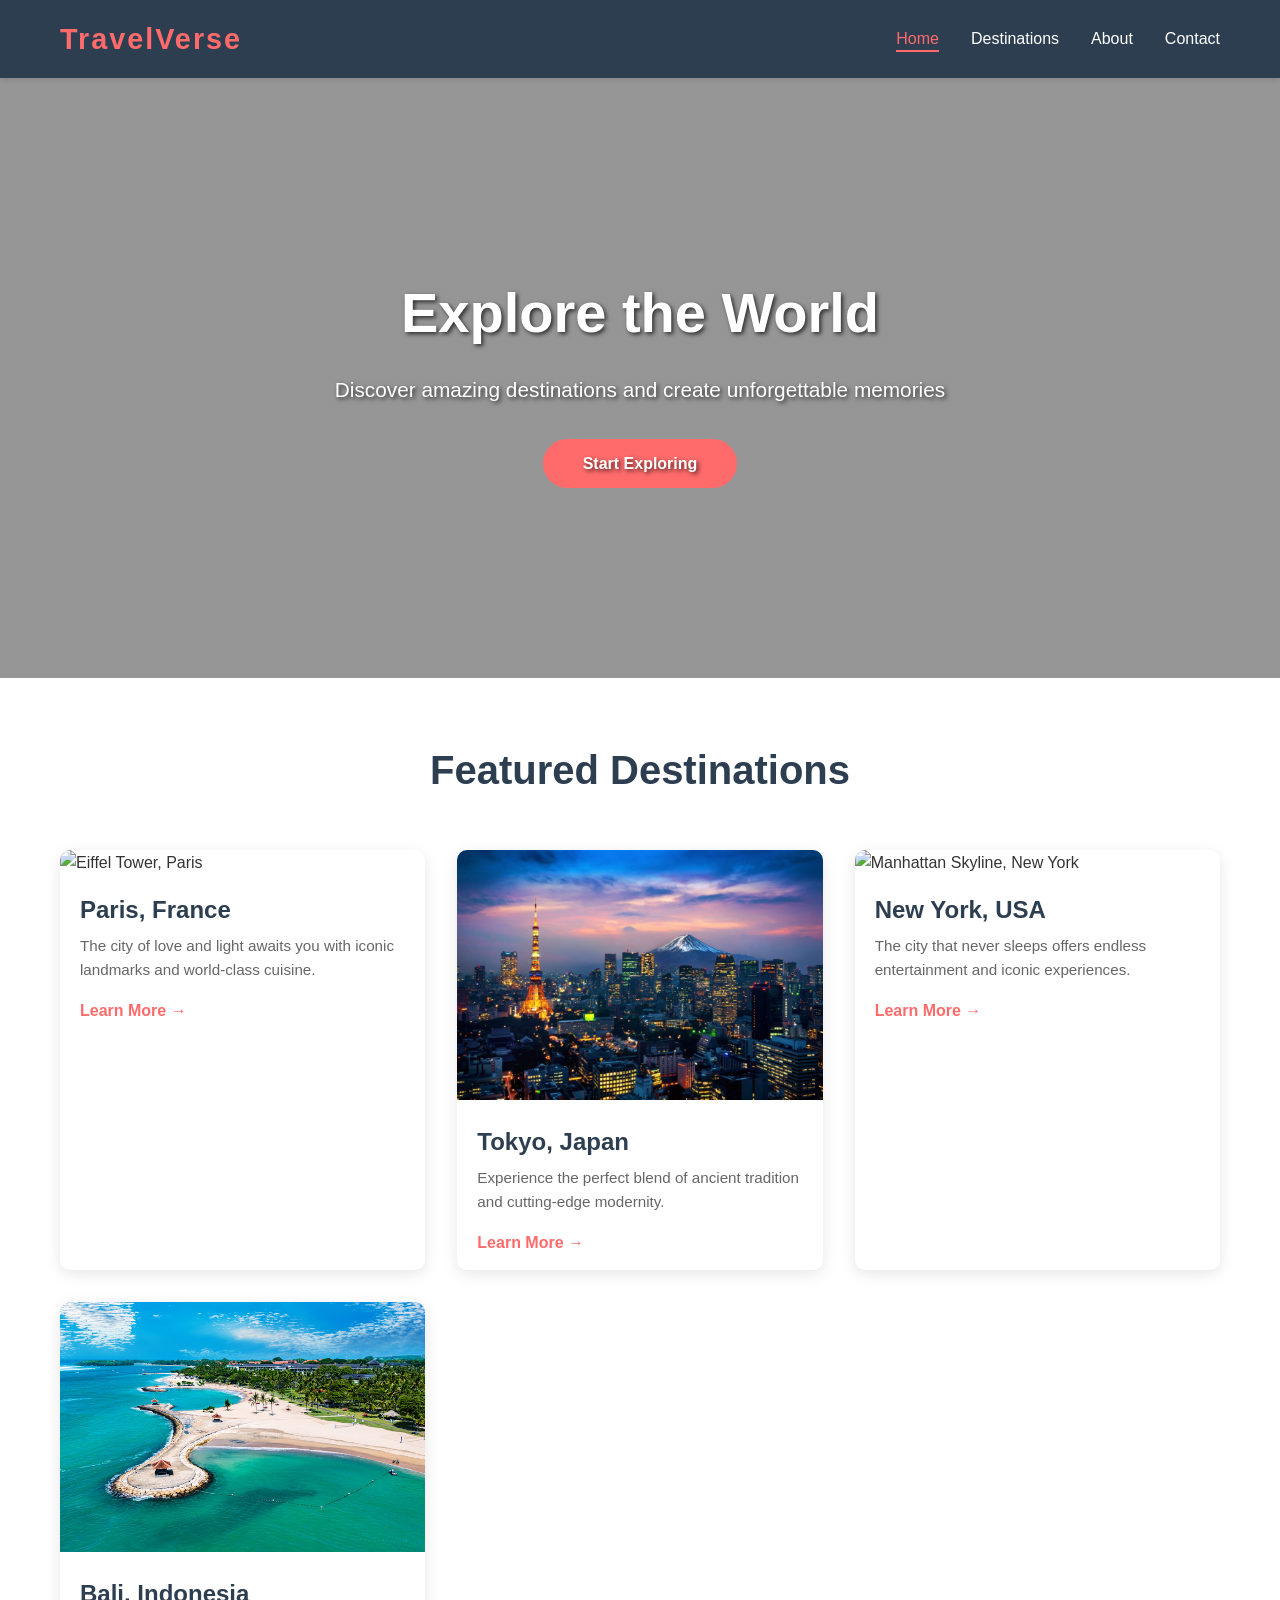
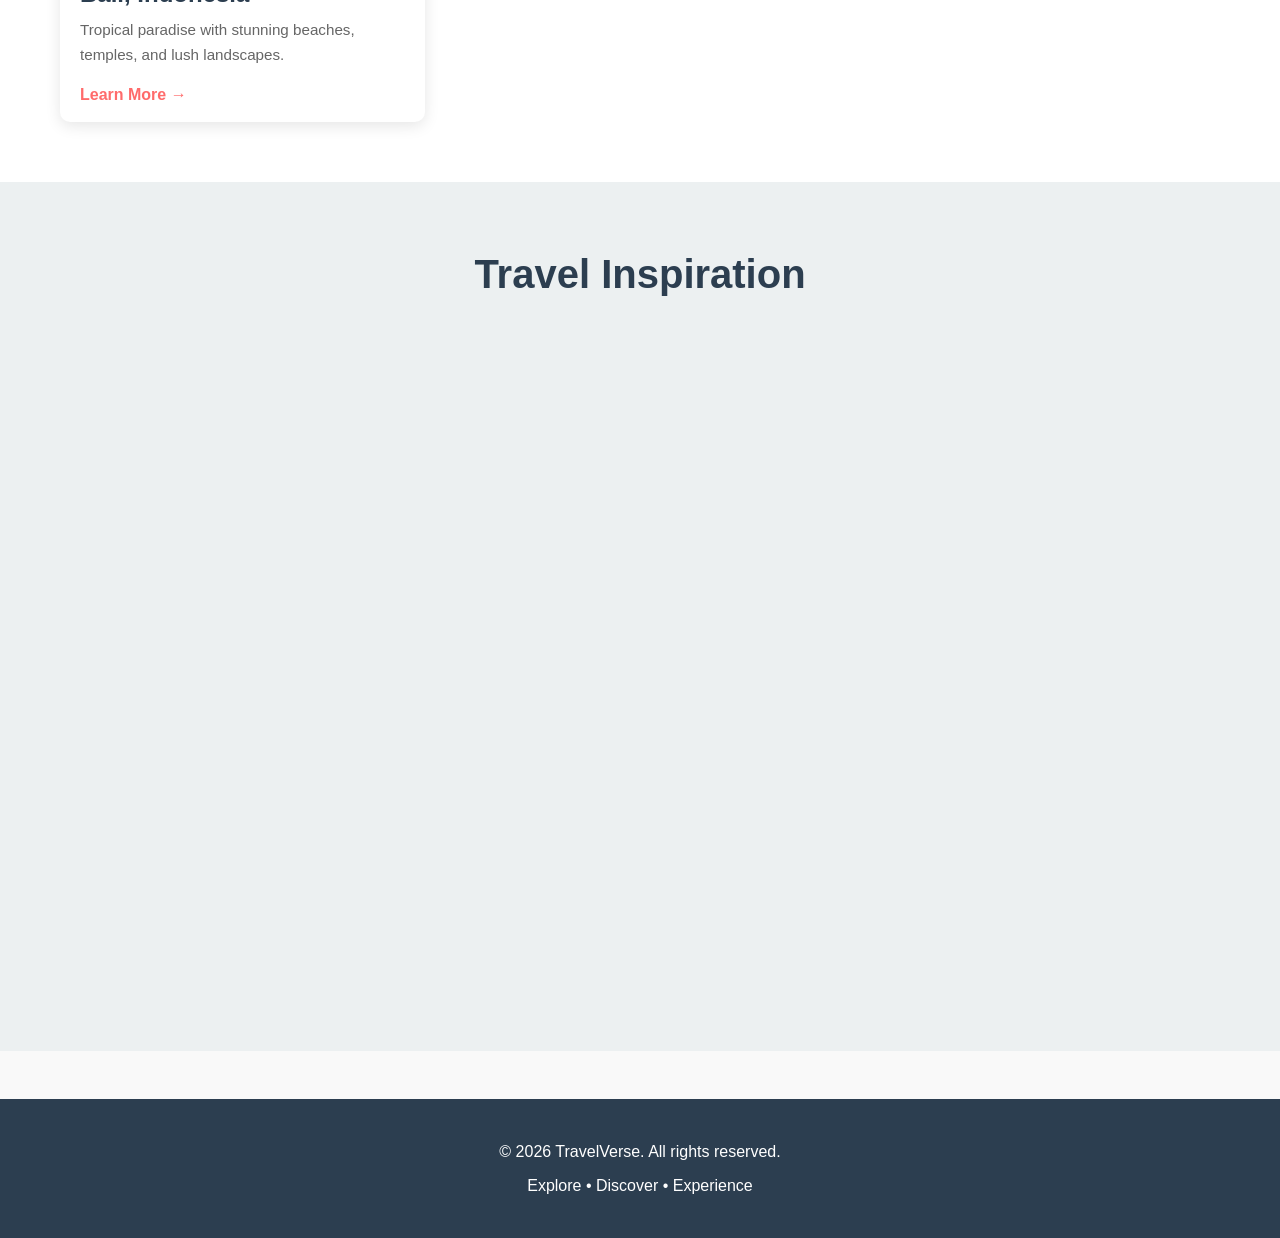
==== index.html @ 7627e470 "Rename Index.html to index.html" ====
<!DOCTYPE html>
<html lang="en">
<head>
    <meta charset="UTF-8">
    <meta name="viewport" content="width=device-width, initial-scale=1.0">
    <meta name="description" content="Discover amazing travel destinations around the world. Plan your next adventure with us.">
    <meta name="keywords" content="travel, destinations, adventure, tourism">
    <meta name="author" content="Travel Website">
    <title>TravelVerse - Explore the World</title>
    <link rel="stylesheet" href="./css/style.css">
</head>
<body>
    <!-- Navigation -->
    <nav class="navbar">
        <div class="container">
            <div class="logo">TravelVerse</div>
            <ul class="nav-menu" id="navMenu">
                <li><a href="./index.html" class="active">Home</a></li>
                <li><a href="./destinations.html">Destinations</a></li>
                <li><a href="./about.html">About</a></li>
                <li><a href="./contact.html">Contact</a></li>
            </ul>
            <div class="hamburger" id="hamburger">
                <span></span>
                <span></span>
                <span></span>
            </div>
        </div>
    </nav>

    <!-- Hero Section with Background Image -->
    <section class="hero">
        <div class="hero-content">
            <h1>Explore the World</h1>
            <p>Discover amazing destinations and create unforgettable memories</p>
            <a href="./destinations.html" class="cta-button">Start Exploring</a>
        </div>
    </section>

    <!-- Featured Destinations -->
    <section class="featured">
        <div class="container">
            <h2>Featured Destinations</h2>
            <div class="destination-grid">
                <div class="destination-card">
                    <img src="https://images.unsplash.com/photo-1502602898657-3e91760cbb34?w=400&h=300&fit=crop" alt="Eiffel Tower, Paris">
                    <h3>Paris, France</h3>
                    <p>The city of love and light awaits you with iconic landmarks and world-class cuisine.</p>
                    <a href="./destinations.html#paris" class="card-link">Learn More →</a>
                </div>
                <div class="destination-card">
                    <img src="tokyo.jpg" alt="Tokyo Tower, Japan">
                    <h3>Tokyo, Japan</h3>
                    <p>Experience the perfect blend of ancient tradition and cutting-edge modernity.</p>
                    <a href="./destinations.html#tokyo" class="card-link">Learn More →</a>
                </div>
                <div class="destination-card">
                    <img src="https://images.unsplash.com/photo-1496442226666-8d4d0e62e6e9?w=400&h=300&fit=crop" alt="Manhattan Skyline, New York">
                    <h3>New York, USA</h3>
                    <p>The city that never sleeps offers endless entertainment and iconic experiences.</p>
                    <a href="./destinations.html#newyork" class="card-link">Learn More →</a>
                </div>
                <div class="destination-card">
                    <img src="bali.jpg" alt="Bali Beach, Indonesia">
                    <h3>Bali, Indonesia</h3>
                    <p>Tropical paradise with stunning beaches, temples, and lush landscapes.</p>
                    <a href="./destinations.html#bali" class="card-link">Learn More →</a>
                </div>
            </div>
        </div>
    </section>

    <!-- Video Section -->
    <section class="video-section">
        <div class="container">
            <h2>Travel Inspiration</h2>
            <div class="video-container">
                <iframe width="100%" height="400" src="https://www.youtube.com/embed/7KvN2XffLmY" title="World Travel Video" frameborder="0" allow="accelerometer; autoplay; clipboard-write; encrypted-media; gyroscope; picture-in-picture" allowfullscreen></iframe>
            </div>
        </div>
    </section>

    <!-- Footer -->
    <footer>
        <div class="container">
            <p>&copy; 2026 TravelVerse. All rights reserved.</p>
            <p>Explore • Discover • Experience</p>
        </div>
    </footer>

    <script src="./js/main.js"></script>
</body>
</html>
---- css/style.css ----
/* Global Styles */
* {
    margin: 0;
    padding: 0;
    box-sizing: border-box;
}

:root {
    --primary-color: #FF6B6B;
    --secondary-color: #4ECDC4;
    --dark-color: #2c3e50;
    --light-color: #ecf0f1;
    --text-color: #333;
    --border-color: #ddd;
}

html {
    scroll-behavior: smooth;
}

body {
    font-family: 'Segoe UI', Tahoma, Geneva, Verdana, sans-serif;
    line-height: 1.6;
    color: var(--text-color);
    background-color: #f9f9f9;
}

.container {
    max-width: 1200px;
    margin: 0 auto;
    padding: 0 20px;
}

/* Navigation Bar */
.navbar {
    background-color: var(--dark-color);
    padding: 1rem 0;
    position: sticky;
    top: 0;
    z-index: 100;
    box-shadow: 0 2px 5px rgba(0, 0, 0, 0.1);
}

.navbar .container {
    display: flex;
    justify-content: space-between;
    align-items: center;
}

.logo {
    color: var(--primary-color);
    font-size: 1.8rem;
    font-weight: bold;
    letter-spacing: 2px;
}

.nav-menu {
    display: flex;
    list-style: none;
    gap: 2rem;
}

.nav-menu a {
    color: white;
    text-decoration: none;
    font-weight: 500;
    position: relative;
    padding-bottom: 5px;
    transition: color 0.3s ease;
}

.nav-menu a:hover,
.nav-menu a.active {
    color: var(--primary-color);
}

.nav-menu a::after {
    content: '';
    position: absolute;
    bottom: 0;
    left: 0;
    width: 0;
    height: 2px;
    background-color: var(--primary-color);
}

.nav-menu a:hover::after,
.nav-menu a.active::after {
    width: 100%;
}

/* Hamburger Menu for Mobile */
.hamburger {
    display: none;
    flex-direction: column;
    cursor: pointer;
}

.hamburger span {
    width: 25px;
    height: 3px;
    background-color: white;
    margin: 5px 0;
    transition: 0.3s;
}

/* Hero Section */
.hero {
    position: relative;
    height: 600px;
    overflow: hidden;
    display: flex;
    align-items: center;
    justify-content: center;
    background: linear-gradient(rgba(0, 0, 0, 0.4), rgba(0, 0, 0, 0.4)), url('https://images.unsplash.com/photo-1488646953014-85cb44e25828?w=1200&h=600&fit=crop') center/cover;
}

.hero-content {
    position: relative;
    z-index: 5;
    text-align: center;
    color: white;
    text-shadow: 2px 2px 4px rgba(0, 0, 0, 0.7);
}

.hero-content h1 {
    font-size: 3.5rem;
    margin-bottom: 1rem;
}

.hero-content p {
    font-size: 1.3rem;
    margin-bottom: 2rem;
}

.cta-button {
    display: inline-block;
    padding: 12px 40px;
    background-color: var(--primary-color);
    color: white;
    text-decoration: none;
    border-radius: 50px;
    font-weight: bold;
    transition: all 0.3s ease;
}

.cta-button:hover {
    background-color: #ff5252;
    transform: translateY(-2px);
    box-shadow: 0 5px 15px rgba(255, 107, 107, 0.3);
}

/* Featured Section */
.featured {
    padding: 60px 0;
    background-color: white;
}

.featured h2 {
    text-align: center;
    font-size: 2.5rem;
    margin-bottom: 3rem;
    color: var(--dark-color);
}

.destination-grid {
    display: grid;
    grid-template-columns: repeat(auto-fit, minmax(280px, 1fr));
    gap: 2rem;
}

.destination-card {
    background: white;
    border-radius: 10px;
    overflow: hidden;
    box-shadow: 0 4px 15px rgba(0, 0, 0, 0.1);
    cursor: pointer;
    transition: all 0.3s ease;
}

.destination-card:hover {
    box-shadow: 0 8px 25px rgba(0, 0, 0, 0.2);
    transform: translateY(-5px);
}

.destination-card img {
    width: 100%;
    height: 250px;
    object-fit: cover;
}

.destination-card h3 {
    padding: 15px 20px 5px;
    color: var(--dark-color);
    font-size: 1.5rem;
}

.destination-card p {
    padding: 0 20px;
    color: #666;
    font-size: 0.95rem;
}

.card-link {
    display: inline-block;
    padding: 15px 20px;
    color: var(--primary-color);
    text-decoration: none;
    font-weight: bold;
    transition: color 0.3s ease;
}

.card-link:hover {
    color: #ff5252;
}

/* Video Section */
.video-section {
    padding: 60px 0;
    background-color: var(--light-color);
}

.video-section h2 {
    text-align: center;
    font-size: 2.5rem;
    margin-bottom: 2rem;
    color: var(--dark-color);
}

.video-container {
    position: relative;
    padding-bottom: 56.25%;
    height: 0;
    overflow: hidden;
    border-radius: 10px;
}

.video-container iframe {
    position: absolute;
    top: 0;
    left: 0;
    width: 100%;
    height: 100%;
}

/* Page Header */
.page-header {
    background: linear-gradient(135deg, var(--primary-color), var(--secondary-color));
    color: white;
    padding: 60px 0;
    text-align: center;
}

.page-header h1 {
    font-size: 2.5rem;
    margin-bottom: 1rem;
}

.page-header p {
    font-size: 1.1rem;
}

/* Destinations Section */
.destinations-section {
    padding: 60px 0;
}

.destination-list {
    display: flex;
    flex-direction: column;
    gap: 3rem;
}

.destination-item {
    display: grid;
    grid-template-columns: 1fr 1fr;
    gap: 2rem;
    align-items: center;
    background: white;
    padding: 2rem;
    border-radius: 10px;
    box-shadow: 0 4px 15px rgba(0, 0, 0, 0.1);
}

.destination-item img {
    width: 100%;
    height: 350px;
    object-fit: cover;
    border-radius: 10px;
}

.destination-content h3 {
    color: var(--primary-color);
    font-size: 2rem;
    margin-bottom: 1rem;
}

.destination-content p {
    color: #666;
    margin-bottom: 1.5rem;
    line-height: 1.8;
}

.destination-content ul {
    list-style: none;
}

.destination-content li {
    padding: 8px 0;
    color: #555;
    border-bottom: 1px solid #eee;
    font-size: 0.95rem;
}

/* Weather Section */
.weather-section {
    background: linear-gradient(135deg, var(--secondary-color), #00d4d4);
    padding: 40px 0;
    color: white;
}

.weather-section h2 {
    text-align: center;
    margin-bottom: 2rem;
    font-size: 2rem;
}

.weather-search {
    display: flex;
    gap: 1rem;
    justify-content: center;
    margin-bottom: 2rem;
    flex-wrap: wrap;
    align-items: center;
}

.weather-search input,
.weather-search button {
    padding: 12px 20px;
    border: none;
    border-radius: 5px;
    font-size: 1rem;
}

.weather-search input {
    min-width: 250px;
    background: white;
    color: var(--text-color);
}

.weather-search button {
    background: var(--primary-color);
    color: white;
    cursor: pointer;
    font-weight: bold;
    padding: 12px 30px;
    transition: background 0.3s ease;
}

.weather-search button:hover {
    background: #ff5252;
}

.weather-result {
    text-align: center;
    background: rgba(255, 255, 255, 0.1);
    padding: 20px;
    border-radius: 8px;
    min-height: 80px;
}

/* About Section */
.about-section {
    padding: 60px 0;
    background: white;
}

.about-content {
    max-width: 900px;
    margin: 0 auto;
}

.about-content h2 {
    color: var(--primary-color);
    font-size: 2rem;
    margin: 2rem 0 1rem;
    margin-top: 2rem;
}

.about-content p {
    color: #555;
    line-height: 1.8;
    margin-bottom: 1rem;
}

.feature-list {
    list-style: none;
    margin: 2rem 0;
}

.feature-list li {
    padding: 12px 0;
    padding-left: 30px;
    position: relative;
    color: #555;
}

.feature-list li::before {
    content: '✓';
    position: absolute;
    left: 0;
    color: var(--secondary-color);
    font-weight: bold;
    font-size: 1.2rem;
}

.values-grid {
    display: grid;
    grid-template-columns: repeat(auto-fit, minmax(200px, 1fr));
    gap: 2rem;
    margin: 2rem 0;
}

.value-card {
    background: linear-gradient(135deg, var(--light-color), white);
    padding: 2rem;
    border-radius: 10px;
    text-align: center;
    border-left: 4px solid var(--primary-color);
}

.value-card h3 {
    color: var(--primary-color);
    margin-bottom: 1rem;
}

.value-card p {
    color: #666;
    font-size: 0.95rem;
}

/* Contact Section */
.contact-section {
    padding: 60px 0;
    background: white;
}

.contact-grid {
    display: grid;
    grid-template-columns: 1fr 1fr;
    gap: 3rem;
    align-items: start;
}

.contact-info h2 {
    color: var(--primary-color);
    font-size: 2rem;
    margin-bottom: 1.5rem;
}

.contact-info p {
    color: #666;
    line-height: 1.8;
    margin-bottom: 2rem;
}

.contact-details {
    margin-top: 2rem;
}

.contact-item {
    margin-bottom: 2rem;
}

.contact-item h3 {
    color: var(--dark-color);
    margin-bottom: 0.5rem;
}

.contact-item p {
    color: #666;
}

/* Contact Form */
.contact-form {
    background: white;
    padding: 2rem;
    border-radius: 10px;
    box-shadow: 0 4px 15px rgba(0, 0, 0, 0.1);
}

.form-group {
    margin-bottom: 1.5rem;
}

.form-group label {
    display: block;
    margin-bottom: 0.5rem;
    color: var(--dark-color);
    font-weight: bold;
}

.form-group input,
.form-group textarea,
.form-group select {
    width: 100%;
    padding: 12px;
    border: 1px solid var(--border-color);
    border-radius: 5px;
    font-family: inherit;
    font-size: 1rem;
}

.form-group input:focus,
.form-group textarea:focus,
.form-group select:focus {
    outline: none;
    border-color: var(--primary-color);
    box-shadow: 0 0 5px rgba(255, 107, 107, 0.3);
}

.form-group textarea {
    resize: vertical;
}

.submit-btn {
    width: 100%;
    padding: 12px;
    background-color: var(--primary-color);
    color: white;
    border: none;
    border-radius: 5px;
    font-size: 1rem;
    font-weight: bold;
    cursor: pointer;
    transition: background 0.3s ease;
}

.submit-btn:hover {
    background-color: #ff5252;
}

.error-message {
    color: #d32f2f;
    font-size: 0.85rem;
    display: block;
    margin-top: 5px;
}

.success-message {
    color: #388e3c;
    background-color: #c8e6c9;
    padding: 10px;
    border-radius: 5px;
    margin-top: 1rem;
    display: none;
}

.success-message.show {
    display: block;
}

/* Footer */
footer {
    background-color: var(--dark-color);
    color: white;
    text-align: center;
    padding: 2rem 0;
    margin-top: 3rem;
}

footer p {
    margin: 0.5rem 0;
}

/* Tablet Design (1024px and below) */
@media (max-width: 1024px) {
    .logo {
        font-size: 1.5rem;
    }

    .nav-menu {
        gap: 1.5rem;
    }

    .nav-menu a {
        font-size: 0.95rem;
    }

    .hero {
        height: 500px;
    }

    .hero-content h1 {
        font-size: 2.8rem;
    }

    .featured h2,
    .video-section h2,
    .page-header h1 {
        font-size: 2rem;
    }

    .destination-item {
        gap: 1.5rem;
        padding: 1.5rem;
    }

    .destination-content h3 {
        font-size: 1.5rem;
    }

    .destination-item img {
        height: 300px;
    }
}

/* Mobile Design (768px and below) */
@media (max-width: 768px) {
    .container {
        padding: 0 15px;
    }

    .logo {
        font-size: 1.3rem;
        letter-spacing: 1px;
    }

    .nav-menu {
        position: absolute;
        left: -100%;
        top: 60px;
        flex-direction: column;
        background-color: var(--dark-color);
        width: 100%;
        text-align: center;
        transition: 0.3s;
        box-shadow: 0 10px 27px rgba(0, 0, 0, 0.05);
        gap: 0;
    }

    .nav-menu.active {
        left: 0;
    }

    .nav-menu a {
        display: block;
        padding: 1.5rem 0;
        border-bottom: 1px solid rgba(255, 255, 255, 0.1);
    }

    .hamburger {
        display: flex;
    }

    .hero {
        height: 400px;
    }

    .hero-content h1 {
        font-size: 2rem;
    }

    .hero-content p {
        font-size: 1rem;
    }

    .cta-button {
        padding: 10px 30px;
        font-size: 0.9rem;
    }

    .featured {
        padding: 40px 0;
    }

    .featured h2 {
        font-size: 1.8rem;
        margin-bottom: 2rem;
    }

    .destination-grid {
        grid-template-columns: 1fr;
        gap: 1.5rem;
    }

    .destination-card img {
        height: 200px;
    }

    .page-header {
        padding: 40px 0;
    }

    .page-header h1 {
        font-size: 1.8rem;
    }

    .page-header p {
        font-size: 1rem;
    }

    .destination-item {
        grid-template-columns: 1fr;
        gap: 1.5rem;
        padding: 1.5rem;
    }

    .destination-item img {
        height: 250px;
    }

    .destination-content h3 {
        font-size: 1.3rem;
    }

    .destination-content p {
        font-size: 0.95rem;
    }

    .destination-content li {
        font-size: 0.9rem;
    }

    .weather-section {
        padding: 30px 0;
    }

    .weather-section h2 {
        font-size: 1.5rem;
        margin-bottom: 1.5rem;
    }

    .weather-search {
        flex-direction: column;
        gap: 0.8rem;
    }

    .weather-search input {
        min-width: unset;
        width: 100%;
    }

    .weather-search button {
        width: 100%;
    }

    .video-section {
        padding: 40px 0;
    }

    .video-section h2 {
        font-size: 1.8rem;
    }

    .contact-grid {
        grid-template-columns: 1fr;
    }

    footer {
        padding: 1.5rem 0;
    }

    footer p {
        font-size: 0.9rem;
    }
}

/* Small Mobile Design (480px and below) */
@media (max-width: 480px) {
    .container {
        padding: 0 12px;
    }

    .logo {
        font-size: 1.1rem;
    }

    .hero {
        height: 300px;
    }

    .hero-content h1 {
        font-size: 1.5rem;
        margin-bottom: 0.5rem;
    }

    .hero-content p {
        font-size: 0.9rem;
        margin-bottom: 1rem;
    }

    .cta-button {
        padding: 10px 25px;
        font-size: 0.85rem;
    }

    .featured {
        padding: 30px 0;
    }

    .featured h2 {
        font-size: 1.5rem;
        margin-bottom: 1.5rem;
    }

    .destination-card h3 {
        font-size: 1.2rem;
        padding: 12px 15px 3px;
    }

    .destination-card p {
        padding: 0 15px;
        font-size: 0.85rem;
    }

    .card-link {
        padding: 12px 15px;
        font-size: 0.9rem;
    }

    .page-header {
        padding: 30px 0;
    }

    .page-header h1 {
        font-size: 1.5rem;
        margin-bottom: 0.5rem;
    }

    .page-header p {
        font-size: 0.9rem;
    }

    .destinations-section {
        padding: 30px 0;
    }

    .destination-item {
        gap: 1rem;
        padding: 1rem;
        margin-bottom: 1rem;
    }

    .destination-item img {
        height: 200px;
    }

    .destination-content h3 {
        font-size: 1.2rem;
        margin-bottom: 0.8rem;
    }

    .destination-content p {
        font-size: 0.9rem;
        margin-bottom: 1rem;
    }

    .destination-content li {
        padding: 5px 0;
        font-size: 0.85rem;
    }

    .weather-section h2 {
        font-size: 1.3rem;
    }

    .weather-search input,
    .weather-search button {
        padding: 10px 15px;
        font-size: 0.9rem;
    }

    .video-section h2 {
        font-size: 1.5rem;
    }

    .destination-grid {
        gap: 1rem;
    }

    .about-content h2 {
        font-size: 1.5rem;
    }

    .contact-info h2 {
        font-size: 1.5rem;
    }

    .contact-form {
        padding: 1rem;
    }

    footer {
        padding: 1rem 0;
    }

    footer p {
        font-size: 0.8rem;
    }
}
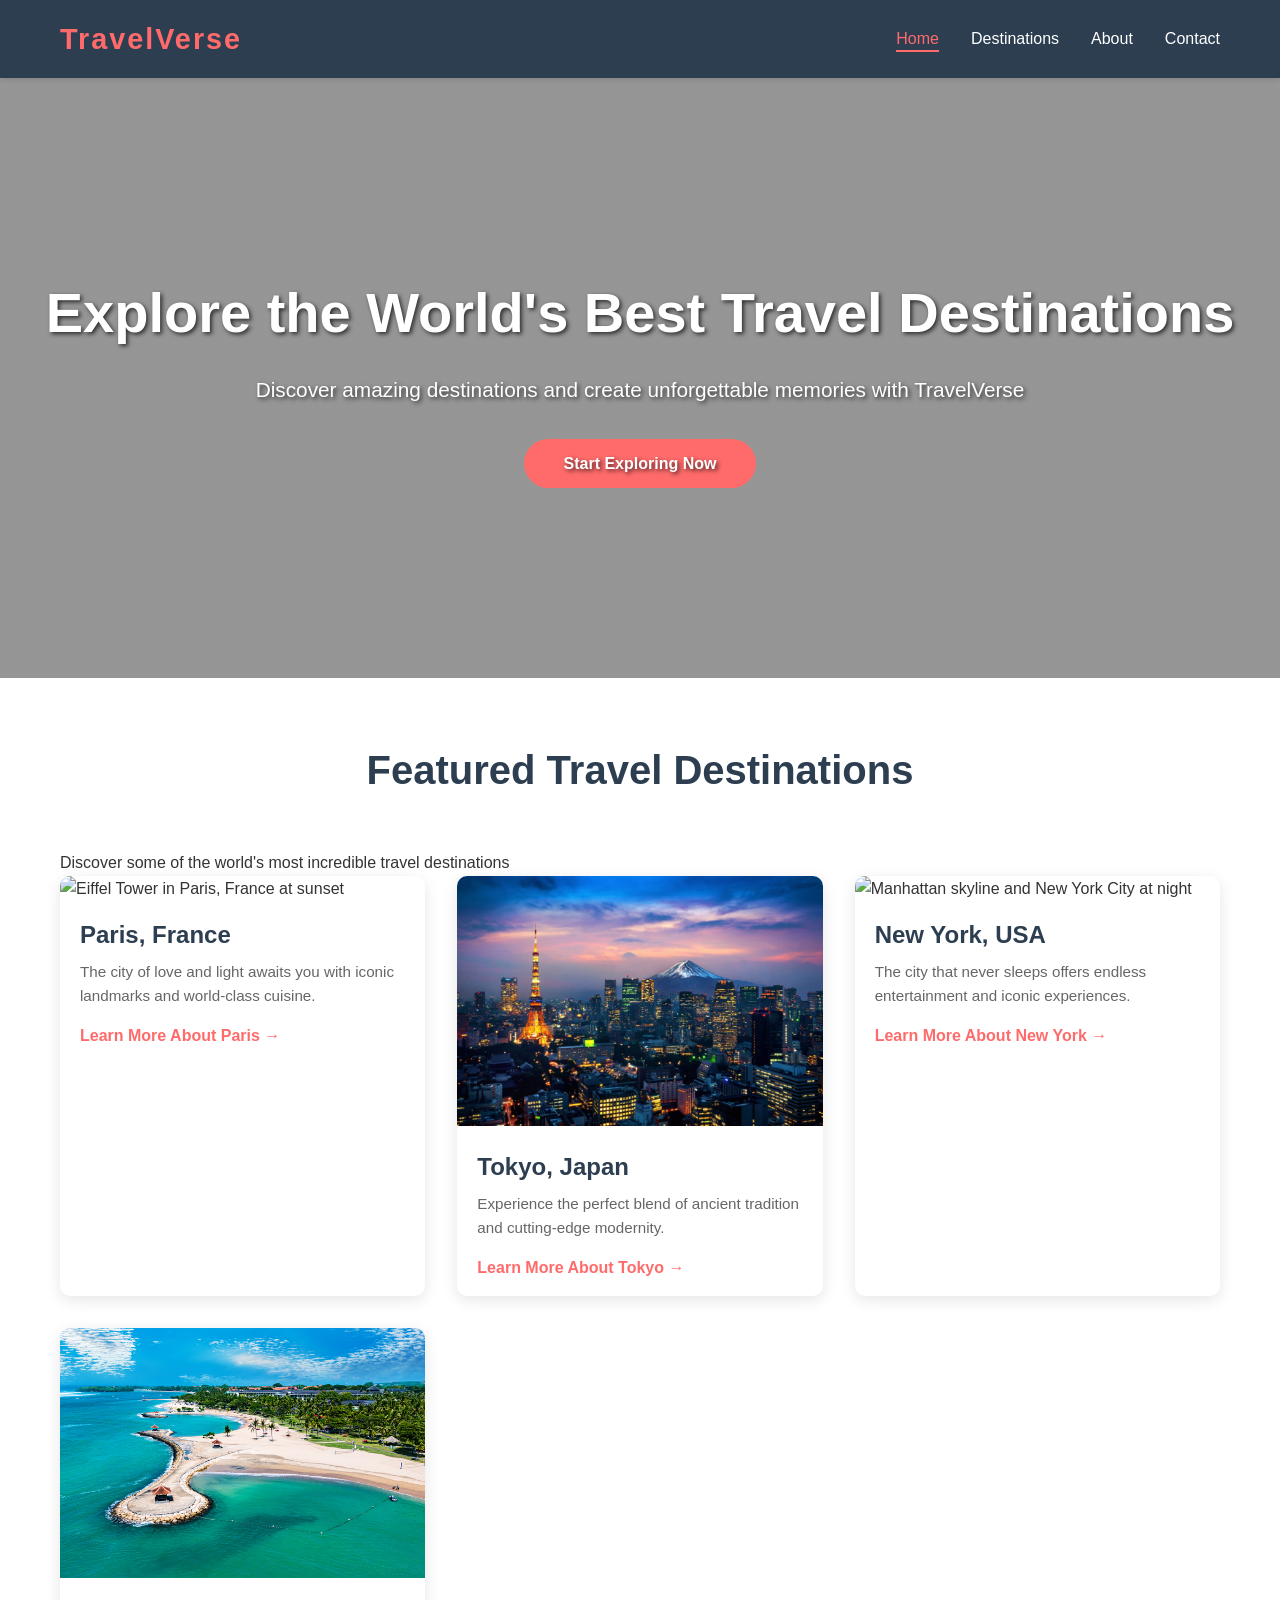
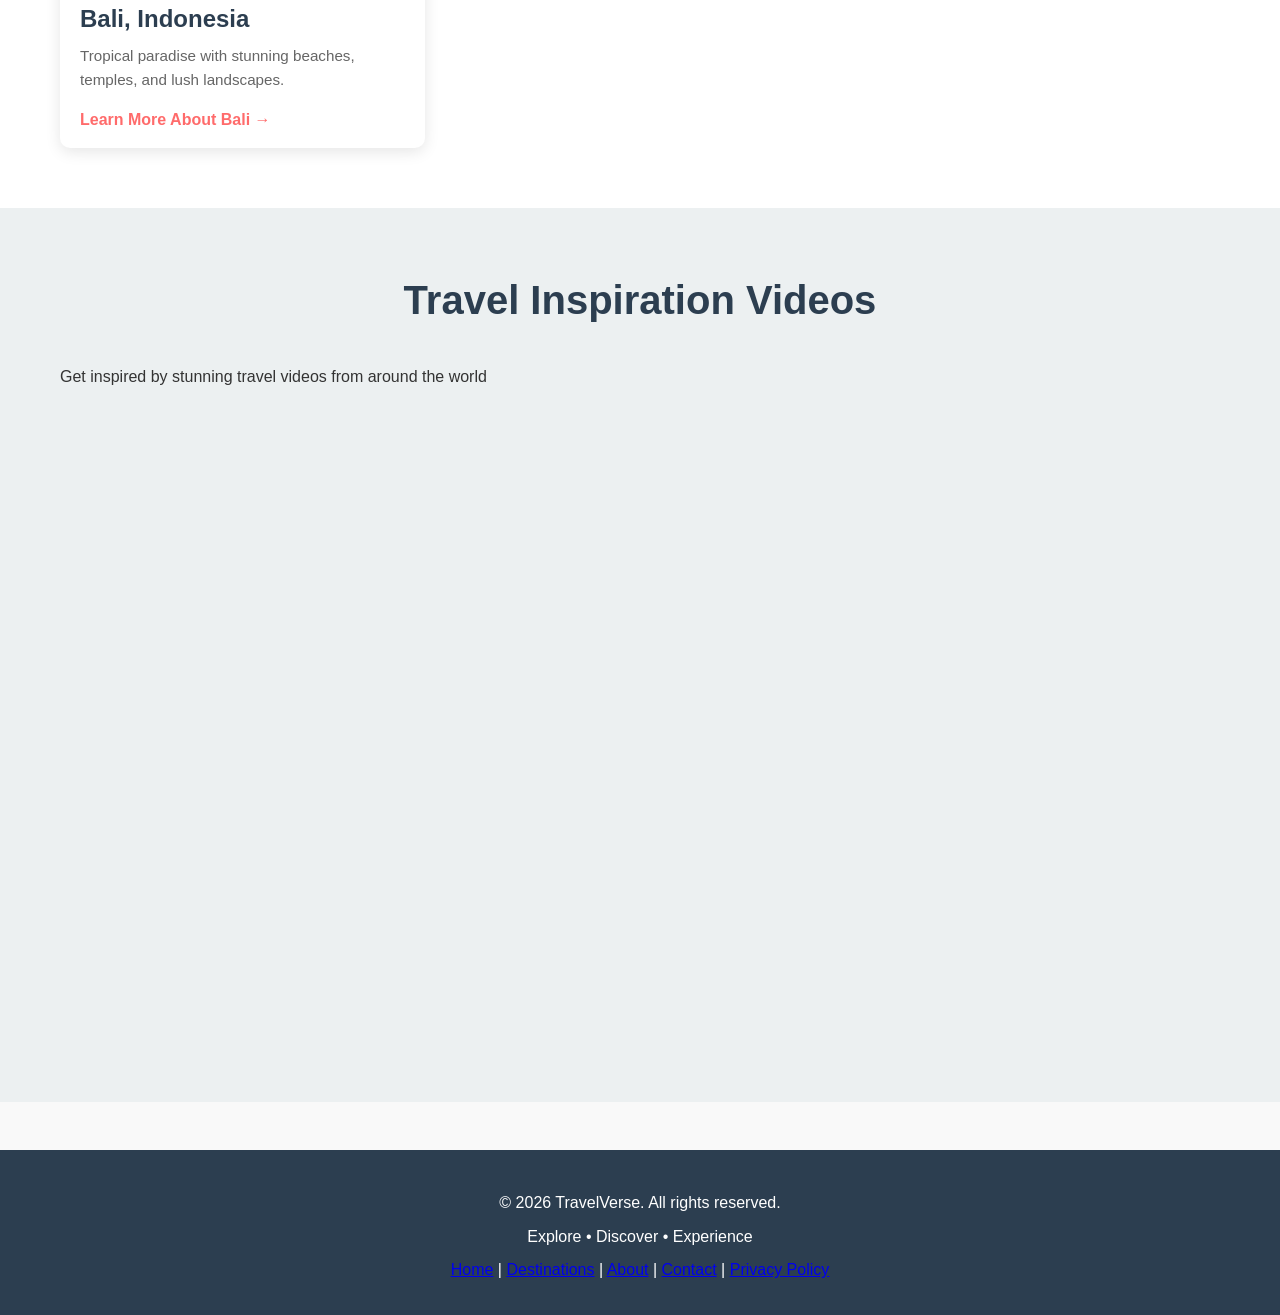
==== commit 4b325122: "Update index.html" ====
--- a/index.html
+++ b/index.html
@@ -3,10 +3,37 @@
 <head>
     <meta charset="UTF-8">
     <meta name="viewport" content="width=device-width, initial-scale=1.0">
-    <meta name="description" content="Discover amazing travel destinations around the world. Plan your next adventure with us.">
-    <meta name="keywords" content="travel, destinations, adventure, tourism">
-    <meta name="author" content="Travel Website">
-    <title>TravelVerse - Explore the World</title>
+    <meta name="description" content="TravelVerse - Discover amazing travel destinations worldwide. Get travel guides, weather forecasts, and inspiration for your next adventure. Explore Paris, Tokyo, New York, Bali and more.">
+    <meta name="keywords" content="travel, destinations, tourism, travel guides, travel inspiration, world travel">
+    <meta name="author" content="TravelVerse">
+    <meta name="robots" content="index, follow">
+    <meta name="language" content="English">
+    <meta name="revisit-after" content="7 days">
+    
+    <!-- Open Graph Tags for Social Media -->
+    <meta property="og:type" content="website">
+    <meta property="og:url" content="https://yourwebsite.com">
+    <meta property="og:title" content="TravelVerse - Explore Amazing Travel Destinations">
+    <meta property="og:description" content="Discover your next adventure with TravelVerse. Explore world-class destinations like Paris, Tokyo, New York, and Bali.">
+    <meta property="og:image" content="https://images.unsplash.com/photo-1488646953014-85cb44e25828?w=1200&h=630&fit=crop">
+    <meta property="og:site_name" content="TravelVerse">
+    
+    <!-- Twitter Card Tags -->
+    <meta name="twitter:card" content="summary_large_image">
+    <meta name="twitter:title" content="TravelVerse - Explore Amazing Travel Destinations">
+    <meta name="twitter:description" content="Discover your next adventure with TravelVerse. Explore world-class destinations.">
+    <meta name="twitter:image" content="https://images.unsplash.com/photo-1488646953014-85cb44e25828?w=1200&h=630&fit=crop">
+    
+    <!-- Canonical Tag -->
+    <link rel="canonical" href="https://yourwebsite.com/">
+    
+    <!-- Favicon -->
+    <link rel="icon" type="image/x-icon" href="./favicon.ico">
+    
+    <!-- Theme Color -->
+    <meta name="theme-color" content="#FF6B6B">
+    
+    <title>TravelVerse - Explore Amazing Travel Destinations Worldwide</title>
     <link rel="stylesheet" href="./css/style.css">
 </head>
 <body>
@@ -31,41 +58,42 @@
     <!-- Hero Section with Background Image -->
     <section class="hero">
         <div class="hero-content">
-            <h1>Explore the World</h1>
-            <p>Discover amazing destinations and create unforgettable memories</p>
-            <a href="./destinations.html" class="cta-button">Start Exploring</a>
+            <h1>Explore the World's Best Travel Destinations</h1>
+            <p>Discover amazing destinations and create unforgettable memories with TravelVerse</p>
+            <a href="./destinations.html" class="cta-button">Start Exploring Now</a>
         </div>
     </section>
 
     <!-- Featured Destinations -->
     <section class="featured">
         <div class="container">
-            <h2>Featured Destinations</h2>
+            <h2>Featured Travel Destinations</h2>
+            <p class="section-subtitle">Discover some of the world's most incredible travel destinations</p>
             <div class="destination-grid">
-                <div class="destination-card">
-                    <img src="https://images.unsplash.com/photo-1502602898657-3e91760cbb34?w=400&h=300&fit=crop" alt="Eiffel Tower, Paris">
+                <article class="destination-card">
+                    <img src="https://images.unsplash.com/photo-1502602898657-3e91760cbb34?w=400&h=300&fit=crop" alt="Eiffel Tower in Paris, France at sunset">
                     <h3>Paris, France</h3>
                     <p>The city of love and light awaits you with iconic landmarks and world-class cuisine.</p>
-                    <a href="./destinations.html#paris" class="card-link">Learn More →</a>
-                </div>
-                <div class="destination-card">
-                    <img src="tokyo.jpg" alt="Tokyo Tower, Japan">
+                    <a href="./destinations.html#paris" class="card-link">Learn More About Paris →</a>
+                </article>
+                <article class="destination-card">
+                    <img src="tokyo.jpg" alt="Tokyo Tower and cityscape in Japan">
                     <h3>Tokyo, Japan</h3>
                     <p>Experience the perfect blend of ancient tradition and cutting-edge modernity.</p>
-                    <a href="./destinations.html#tokyo" class="card-link">Learn More →</a>
-                </div>
-                <div class="destination-card">
-                    <img src="https://images.unsplash.com/photo-1496442226666-8d4d0e62e6e9?w=400&h=300&fit=crop" alt="Manhattan Skyline, New York">
+                    <a href="./destinations.html#tokyo" class="card-link">Learn More About Tokyo →</a>
+                </article>
+                <article class="destination-card">
+                    <img src="https://images.unsplash.com/photo-1496442226666-8d4d0e62e6e9?w=400&h=300&fit=crop" alt="Manhattan skyline and New York City at night">
                     <h3>New York, USA</h3>
                     <p>The city that never sleeps offers endless entertainment and iconic experiences.</p>
-                    <a href="./destinations.html#newyork" class="card-link">Learn More →</a>
-                </div>
-                <div class="destination-card">
-                    <img src="bali.jpg" alt="Bali Beach, Indonesia">
+                    <a href="./destinations.html#newyork" class="card-link">Learn More About New York →</a>
+                </article>
+                <article class="destination-card">
+                    <img src="bali.jpg" alt="Tropical beach in Bali, Indonesia with turquoise water">
                     <h3>Bali, Indonesia</h3>
                     <p>Tropical paradise with stunning beaches, temples, and lush landscapes.</p>
-                    <a href="./destinations.html#bali" class="card-link">Learn More →</a>
-                </div>
+                    <a href="./destinations.html#bali" class="card-link">Learn More About Bali →</a>
+                </article>
             </div>
         </div>
     </section>
@@ -73,18 +101,76 @@
     <!-- Video Section -->
     <section class="video-section">
         <div class="container">
-            <h2>Travel Inspiration</h2>
+            <h2>Travel Inspiration Videos</h2>
+            <p class="section-subtitle">Get inspired by stunning travel videos from around the world</p>
             <div class="video-container">
-                <iframe width="100%" height="400" src="https://www.youtube.com/embed/7KvN2XffLmY" title="World Travel Video" frameborder="0" allow="accelerometer; autoplay; clipboard-write; encrypted-media; gyroscope; picture-in-picture" allowfullscreen></iframe>
+                 <iframe width="560" height="315" src="https://www.youtube.com/embed/exI_hD_4jAM?si=M_6e7Q79PkgpJz7s" title="YouTube video player" frameborder="0" allow="accelerometer; autoplay; clipboard-write; encrypted-media; gyroscope; picture-in-picture; web-share" referrerpolicy="strict-origin-when-cross-origin" allowfullscreen></iframe>
             </div>
         </div>
     </section>
+
+    <!-- FAQ Schema -->
+    <script type="application/ld+json">
+    {
+      "@context": "https://schema.org",
+      "@type": "FAQPage",
+      "mainEntity": [
+        {
+          "@type": "Question",
+          "@id": "https://yourwebsite.com/#faq1",
+          "name": "What destinations does TravelVerse cover?",
+          "acceptedAnswer": {
+            "@type": "Answer",
+            "text": "TravelVerse covers popular destinations worldwide including Paris, Tokyo, New York, Bali, and many more. We provide travel guides, weather information, and inspiration."
+          }
+        },
+        {
+          "@type": "Question",
+          "@id": "https://yourwebsite.com/#faq2",
+          "name": "Do you provide real-time weather information?",
+          "acceptedAnswer": {
+            "@type": "Answer",
+            "text": "Yes, our website provides real-time weather data for destinations using the Open-Meteo API, helping you plan your trip better."
+          }
+        }
+      ]
+    }
+    </script>
+
+    <!-- Organization Schema -->
+    <script type="application/ld+json">
+    {
+      "@context": "https://schema.org",
+      "@type": "Organization",
+      "name": "TravelVerse",
+      "url": "https://yourwebsite.com",
+      "description": "TravelVerse - Your gateway to unforgettable travel adventures worldwide",
+      "logo": "https://yourwebsite.com/logo.png",
+      "sameAs": [
+        "https://www.facebook.com/travelverse",
+        "https://www.twitter.com/travelverse",
+        "https://www.instagram.com/travelverse"
+      ],
+      "contact": {
+        "@type": "ContactPoint",
+        "contactType": "Customer Service",
+        "email": "info@travelverse.com"
+      }
+    }
+    </script>
 
     <!-- Footer -->
     <footer>
         <div class="container">
             <p>&copy; 2026 TravelVerse. All rights reserved.</p>
             <p>Explore • Discover • Experience</p>
+            <nav>
+                <a href="./index.html">Home</a> | 
+                <a href="./destinations.html">Destinations</a> | 
+                <a href="./about.html">About</a> | 
+                <a href="./contact.html">Contact</a> | 
+                <a href="./privacy.html">Privacy Policy</a>
+            </nav>
         </div>
     </footer>
 
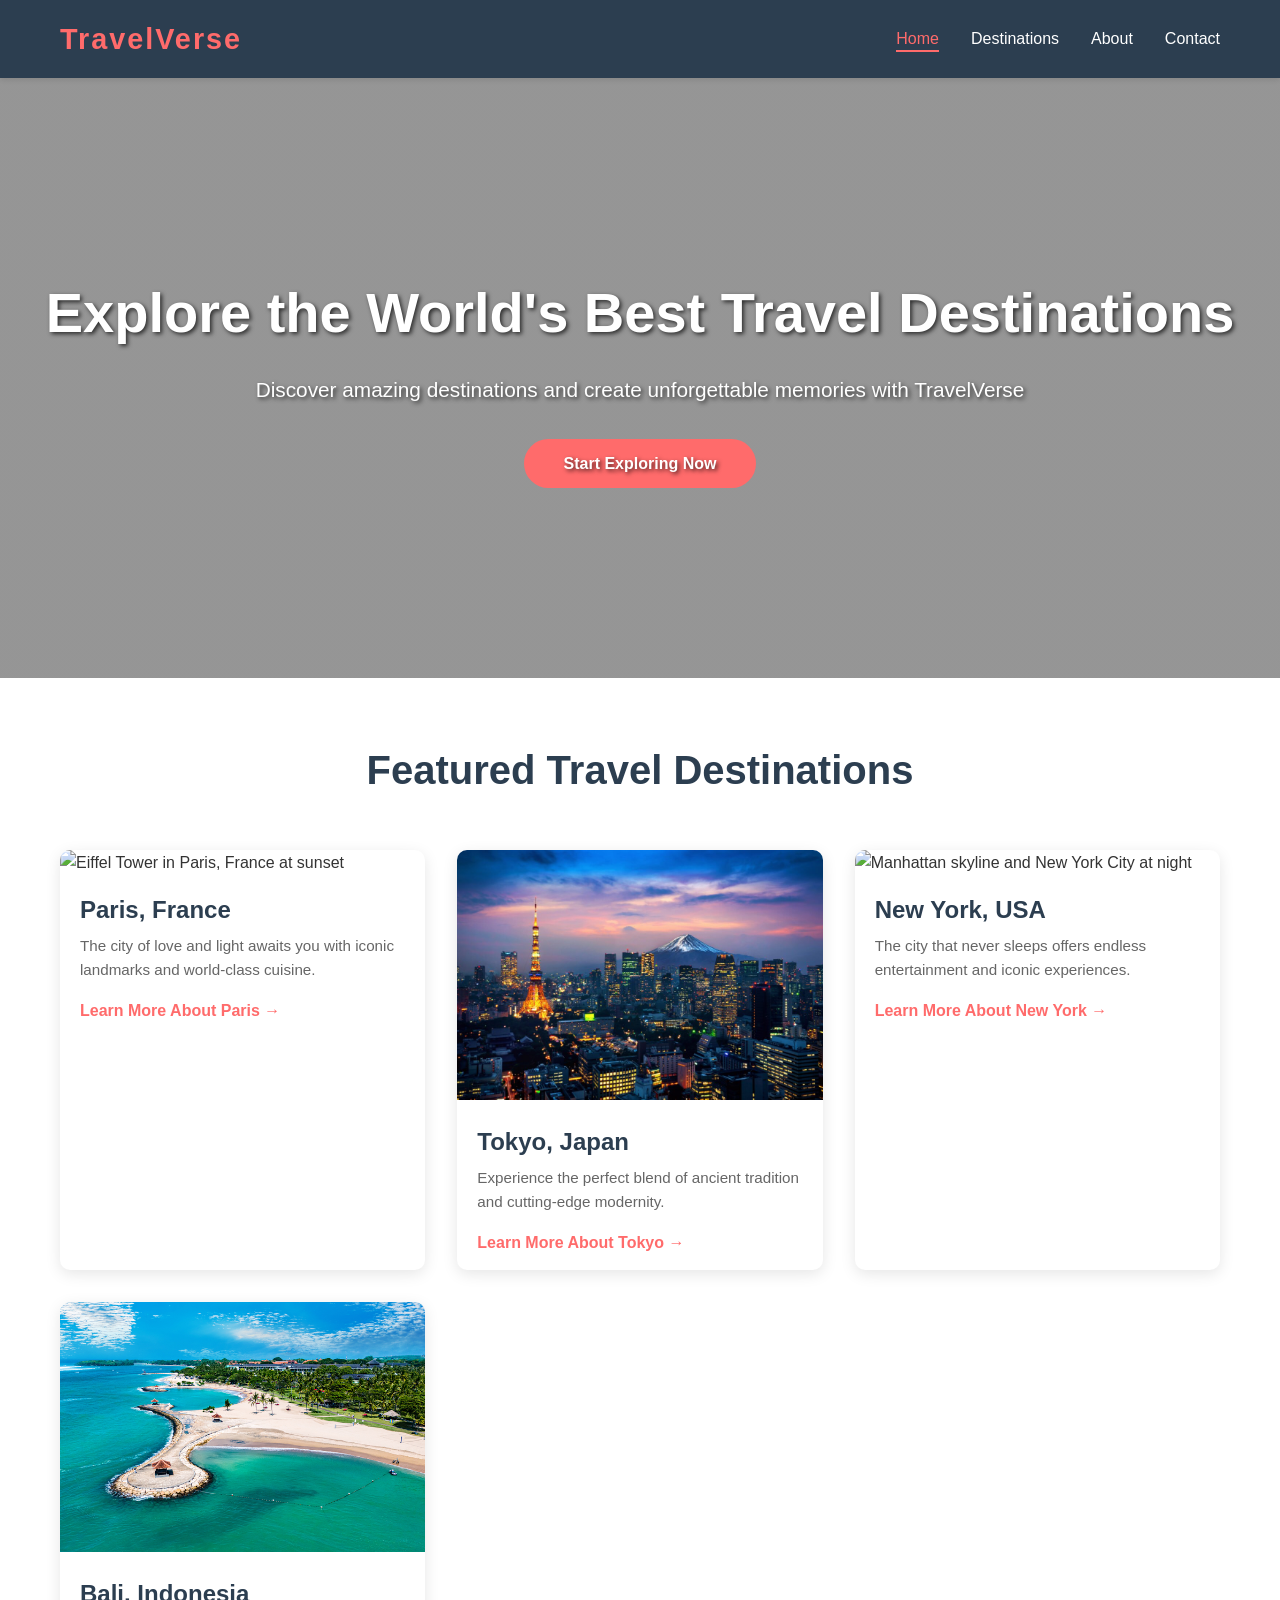
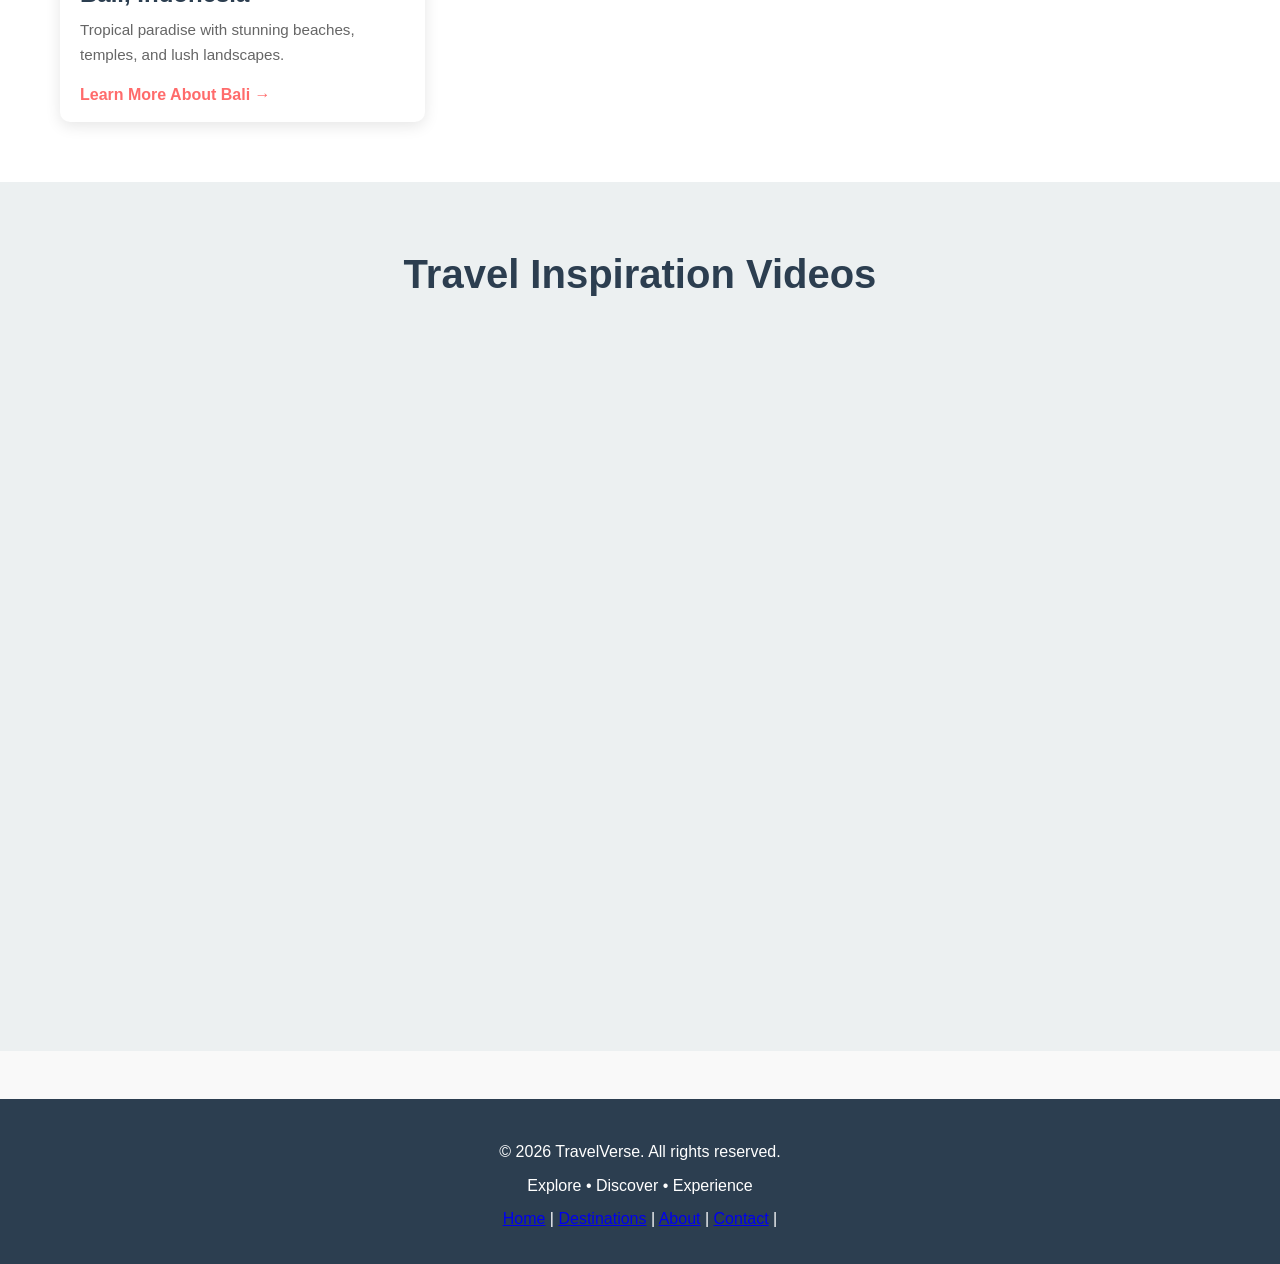
==== commit 7abce428: "Update index.html" ====
--- a/index.html
+++ b/index.html
@@ -68,7 +68,6 @@
     <section class="featured">
         <div class="container">
             <h2>Featured Travel Destinations</h2>
-            <p class="section-subtitle">Discover some of the world's most incredible travel destinations</p>
             <div class="destination-grid">
                 <article class="destination-card">
                     <img src="https://images.unsplash.com/photo-1502602898657-3e91760cbb34?w=400&h=300&fit=crop" alt="Eiffel Tower in Paris, France at sunset">
@@ -102,7 +101,6 @@
     <section class="video-section">
         <div class="container">
             <h2>Travel Inspiration Videos</h2>
-            <p class="section-subtitle">Get inspired by stunning travel videos from around the world</p>
             <div class="video-container">
                  <iframe width="560" height="315" src="https://www.youtube.com/embed/exI_hD_4jAM?si=M_6e7Q79PkgpJz7s" title="YouTube video player" frameborder="0" allow="accelerometer; autoplay; clipboard-write; encrypted-media; gyroscope; picture-in-picture; web-share" referrerpolicy="strict-origin-when-cross-origin" allowfullscreen></iframe>
             </div>
@@ -169,7 +167,6 @@
                 <a href="./destinations.html">Destinations</a> | 
                 <a href="./about.html">About</a> | 
                 <a href="./contact.html">Contact</a> | 
-                <a href="./privacy.html">Privacy Policy</a>
             </nav>
         </div>
     </footer>
